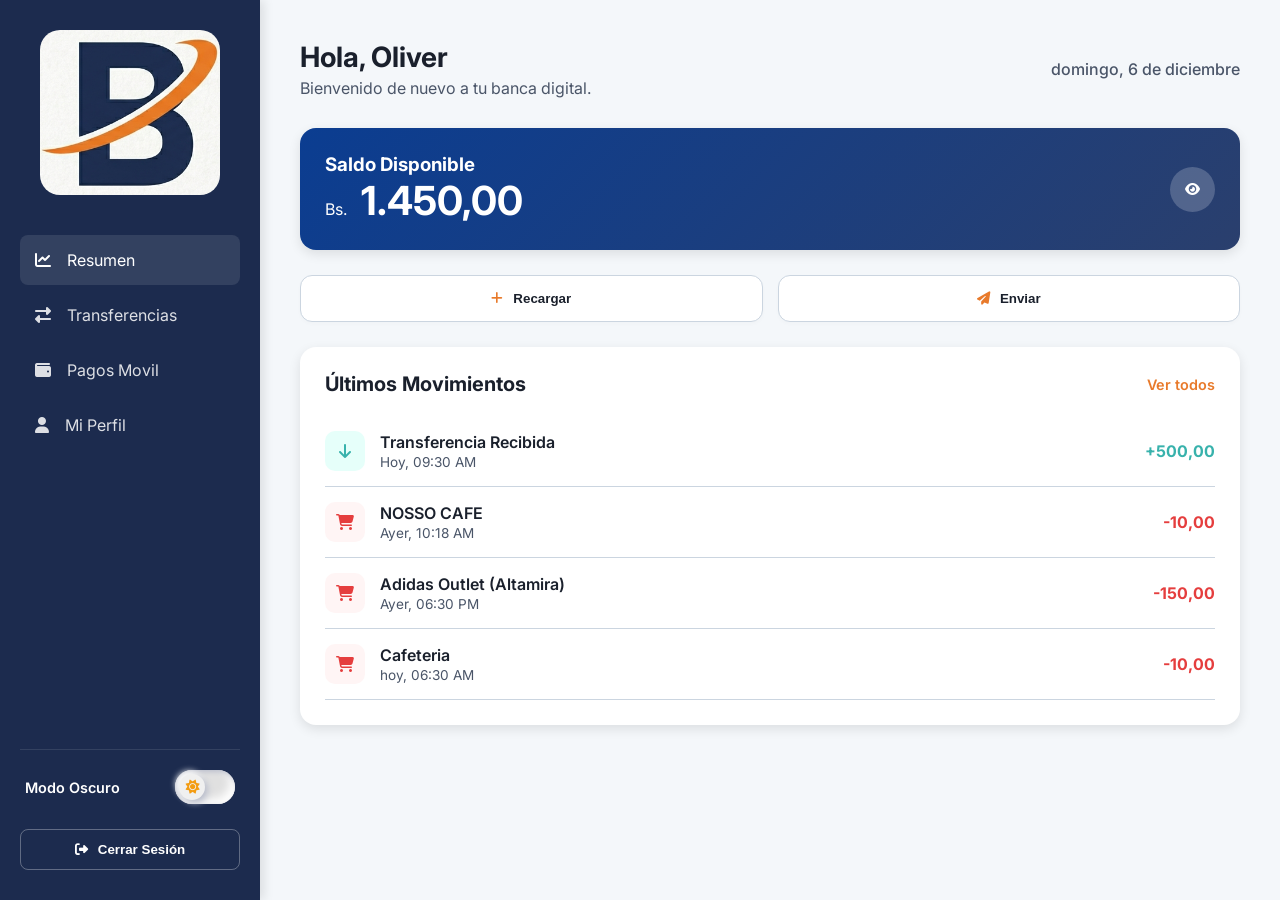
==== app/views/dashboard.html @ 82d9d9b6 "✨: Interfaz de login, registro y dashboard cargadas" ====
<!DOCTYPE html>
<html lang="es">
<head>
    <meta charset="UTF-8">
    <meta name="viewport" content="width=device-width, initial-scale=1.0">
    <title>Banca 360 - Dashboard</title>
    <!-- Font Awesome -->
    <link rel="stylesheet" href="https://cdnjs.cloudflare.com/ajax/libs/font-awesome/6.4.0/css/all.min.css">
    <!-- Google Fonts -->
    <link href="https://fonts.googleapis.com/css2?family=Inter:wght@300;400;600;700&display=swap" rel="stylesheet">
    <!-- CSS Global + Componentes -->
    <link rel="stylesheet" href="../../public/css/global.css">
    <link rel="stylesheet" href="../../public/css/components/sidebar.css">
    <link rel="stylesheet" href="../../public/css/components/balanceCard.css">
    <link rel="stylesheet" href="../../public/css/components/quickActions.css">
    <link rel="stylesheet" href="../../public/css/components/transactionList.css">
    <link rel="stylesheet" href="../../public/css/styleDashboard.css">
    <link rel="shortcut icon" href="../../public/img/Logo.png" type="image/x-icon">
</head>
<body>
    <div class="dashboard-wrapper">
        <!-- Componente: Sidebar -->
        <div id="sidebar-container"></div>

        <main class="main-content">
            <!-- Componente: Top Header -->
            <div id="header-container"></div>

            <div class="dashboard-grid">
                <!-- Componente: Balance Card -->
                <div id="balance-container"></div>

                <!-- Componente: Quick Actions -->
                <div id="actions-container"></div>

                <!-- Componente: Transaction List -->
                <div id="transactions-container"></div>
            </div>
        </main>
    </div>

    <!-- Componentes JS -->
    <script src="../views/components/sidebar.js"></script>
    <script src="../views/components/topHeader.js"></script>
    <script src="../views/components/balanceCard.js"></script>
    <script src="../views/components/quickActions.js"></script>
    <script src="../views/components/transactionList.js"></script>

    <!-- Inicializar componentes -->
    <script>
        renderSidebar('sidebar-container', { 
            activePage: 'resumen',
            logoSrc: '../../public/img/Logo.png'
        });
        renderTopHeader('header-container', { userName: 'Oliver' });
        renderBalanceCard('balance-container', { balance: '1.450,00' });
        renderQuickActions('actions-container');
        renderTransactionList('transactions-container');
    </script>

    <!-- Controllers (después de renderizar componentes) -->
    <script src="../controllers/theme.js"></script>
    <script src="../controllers/salir.js"></script>
</body>
</html>
---- public/css/global.css ----
/* ============================================
   GLOBAL STYLES - Banco 360 UCAB
   Variables CSS compartidas, reset y tipografía
   ============================================ */

:root {
    /* Colores primarios */
    --primary-color: #0b3d91;
    --primary-hover: #104fb8;
    --naranja-ucab: #e87a2b;
    --naranja-ucab-hover: #ed8236;

    /* Colores de texto */
    --text-main: #1a202c;
    --text-muted: #4a5568;

    /* Fondos */
    --bg-main: #ffffff;
    --bg-body: #F4F7FA;
    --bg-input: #f8fafc;

    /* Bordes y cards */
    --border-color: #cbd5e0;
    --card-bg: #FFFFFF;

    /* Sidebar */
    --sidebar-bg: #1C2B4E;
    --accent: #E87A2B;
    --white: #FFFFFF;
}

/* Dark Theme Override */
body.dark-theme {
    --primary-color: #5DB1FF;
    --accent: #FF8A3D;
    --bg-body: #0F172A;
    --bg-main: #0F172A;
    --white: #1E293B;
    --text-main: #F1F5F9;
    --text-muted: #94A3B8;
    --sidebar-bg: #020617;
    --card-bg: #1E293B;
    --border-color: #334155;
    --bg-input: #334155;
}

/* Reset Global */
* {
    margin: 0;
    padding: 0;
    box-sizing: border-box;
}

/* Tipografía base */
body {
    font-family: 'Inter', system-ui, -apple-system, sans-serif;
    background-color: var(--bg-main);
    color: var(--text-main);
    min-height: 100vh;
    -webkit-font-smoothing: antialiased;
}
---- public/css/components/sidebar.css ----
/* ============================================
   COMPONENTE: Sidebar
   ============================================ */

.sidebar {
    width: 260px;
    min-height: 100vh;
    height: 100vh;
    background-color: var(--sidebar-bg);
    color: white;
    padding: 30px 20px;
    display: flex;
    flex-direction: column;
    box-shadow: 4px 0 10px rgba(0,0,0,0.1);
    position: sticky;
    top: 0;
}

.sidebar-header {
    text-align: center;
    margin-bottom: 20px;
}

.sidebar-header .logo {
    max-width: 260px;
    max-height: 165px;
    height: auto;
    object-fit: contain;
    display: block;
    margin: 0 auto;
    border-radius: 20px;
}

.sidebar-nav { margin-top: 20px; flex-grow: 1; }

.nav-item {
    display: block;
    padding: 15px;
    color: rgba(255,255,255,0.85);
    text-decoration: none;
    border-radius: 8px;
    margin-bottom: 5px;
    transition: 0.3s;
}

.nav-item.active, .nav-item:hover {
    background: rgba(255,255,255,0.1);
    color: white;
}

.nav-item i { margin-right: 12px; }

/* Sidebar Footer */
.sidebar-footer {
    padding-top: 20px;
    border-top: 1px solid rgba(255,255,255,0.1);
}

.btn-logout {
    width: 100%;
    padding: 12px;
    background: transparent;
    border: 1px solid rgba(255,255,255,0.3);
    color: white;
    border-radius: 8px;
    cursor: pointer;
    display: flex;
    align-items: center;
    justify-content: center;
    gap: 10px;
    transition: 0.3s;
    font-weight: 600;
}

.btn-logout:hover {
    background: rgba(255,255,255,0.1);
    border-color: white;
}

/* Theme Switch */
.theme-switch-wrapper {
    display: flex;
    align-items: center;
    justify-content: space-between;
    margin-bottom: 25px;
    padding: 0 5px;
}

.theme-label {
    font-size: 0.9rem;
    font-weight: 600;
    color: white;
}

.theme-switch {
    display: inline-block;
    height: 34px;
    position: relative;
    width: 60px;
}

.theme-switch input {
    display: none;
}

.slider {
    background-color: #ccc;
    bottom: 0;
    cursor: pointer;
    left: 0;
    position: absolute;
    right: 0;
    top: 0;
    transition: .4s;
    display: flex;
    align-items: center;
    justify-content: space-around;
    padding: 0 5px;
}

.slider i {
    color: white;
    font-size: 14px;
    z-index: 1;
}

.slider:before {
    background-color: white;
    bottom: 4px;
    content: "";
    height: 26px;
    left: 4px;
    position: absolute;
    transition: .4s;
    width: 26px;
    box-shadow: 0 2px 4px rgba(0,0,0,0.2);
}

.slider.round {
    border-radius: 34px;
    background: #e0e0e0;
    box-shadow: inset 2px 2px 5px #babecc, inset -5px -5px 10px #ffffff;
}

.slider.round:before {
    border-radius: 50%;
    background: #f0f0f0;
    box-shadow: 3px 3px 6px #babecc, -3px -3px 6px #ffffff;
}

input:checked + .slider {
    background-color: #2D3748;
    box-shadow: inset 2px 2px 5px #000, inset -2px -2px 5px #4a5568;
}

input:checked + .slider:before {
    transform: translateX(26px);
    background: #1A202C;
    box-shadow: 3px 3px 6px #000;
}

/* Icon colors */
.slider .fa-sun { color: #f39c12; opacity: 1; transition: 0.3s; }
.slider .fa-moon { color: #f1c40f; opacity: 0; transition: 0.3s; }

input:checked + .slider .fa-sun { opacity: 0; }
input:checked + .slider .fa-moon { opacity: 1; }
---- public/css/components/balanceCard.css ----
/* ============================================
   COMPONENTE: Balance Card
   ============================================ */

.balance-card.card {
    background: linear-gradient(135deg, var(--primary-color) 0%, #2A3F6D 100%);
    color: white;
    display: flex;
    justify-content: space-between;
    align-items: center;
    margin-bottom: 25px;
    border: none;
}

.balance-amount {
    font-size: 2.5rem;
    font-weight: 700;
    margin-left: 10px;
}

.btn-visibility {
    background: rgba(255,255,255,0.2);
    border: none;
    color: white;
    width: 45px;
    height: 45px;
    border-radius: 50%;
    cursor: pointer;
}

.card {
    background: var(--card-bg);
    padding: 25px;
    border-radius: 16px;
    box-shadow: 0 4px 12px rgba(0,0,0,0.1);
}
---- public/css/components/quickActions.css ----
/* ============================================
   COMPONENTE: Quick Actions
   ============================================ */

.quick-actions {
    display: flex;
    gap: 15px;
    margin-bottom: 25px;
}

.action-btn {
    flex: 1;
    padding: 15px;
    background: var(--card-bg);
    border: 1.5px solid var(--border-color);
    border-radius: 12px;
    color: var(--text-main);
    font-weight: 600;
    cursor: pointer;
    display: flex;
    align-items: center;
    justify-content: center;
    gap: 10px;
    transition: 0.3s;
    box-shadow: 0 2px 4px rgba(0,0,0,0.02);
}

.action-btn i {
    color: var(--accent);
}

.action-btn:hover {
    border-color: var(--accent);
    transform: translateY(-2px);
    box-shadow: 0 4px 12px rgba(232, 122, 43, 0.15);
}
---- public/css/components/transactionList.css ----
/* ============================================
   COMPONENTE: Transaction List
   ============================================ */

.card-header {
    display: flex;
    justify-content: space-between;
    align-items: center;
    margin-bottom: 20px;
}

.card-header h2 {
    font-size: 1.25rem;
    font-weight: 700;
}

.link-all {
    color: var(--accent);
    text-decoration: none;
    font-size: 0.9rem;
    font-weight: 600;
    transition: 0.2s;
}

.link-all:hover {
    text-decoration: underline;
    opacity: 0.8;
}

.transaction-list { list-style: none; margin-top: 20px; }

.t-item {
    display: flex;
    align-items: center;
    padding: 15px 0;
    border-bottom: 1px solid var(--border-color);
}

.t-icon {
    width: 40px;
    height: 40px;
    border-radius: 10px;
    display: flex;
    align-items: center;
    justify-content: center;
    margin-right: 15px;
}

.t-icon.plus { background: #E6FFFA; color: #38B2AC; }
.t-icon.minus { background: #FFF5F5; color: #E53E3E; }

.t-details {
    display: flex;
    flex-direction: column;
}

.t-title {
    color: var(--text-main);
    font-weight: 600;
}

.t-date {
    color: var(--text-muted);
    font-size: 0.85rem;
    margin-top: 2px;
}

.t-amount { margin-left: auto; font-weight: 700; }
.t-amount.positive { color: #38B2AC; }
.t-amount.negative { color: #E53E3E; }
---- public/css/styleDashboard.css ----
/* ============================================
   DASHBOARD - Estilos de Layout
   (Variables, reset, sidebar, cards, etc. están
    en global.css y components/)
   ============================================ */

.dashboard-wrapper { 
    display: flex; 
    height: 100vh;
    width: 100%;
    overflow: hidden;
}

#sidebar-container {
    width: 260px;
    height: 100vh;
    flex-shrink: 0;
}

/* Main Content */
.main-content { flex-grow: 1; padding: 40px; overflow-y: auto; background-color: var(--bg-body); }

.top-header { margin-bottom: 30px; display: flex; justify-content: space-between; align-items: center; }

.user-welcome h1 {
    font-size: 1.75rem;
    font-weight: 700;
}

.user-welcome p {
    color: var(--text-muted);
    margin-top: 4px;
}

.date {
    color: var(--text-muted);
    font-weight: 500;
}
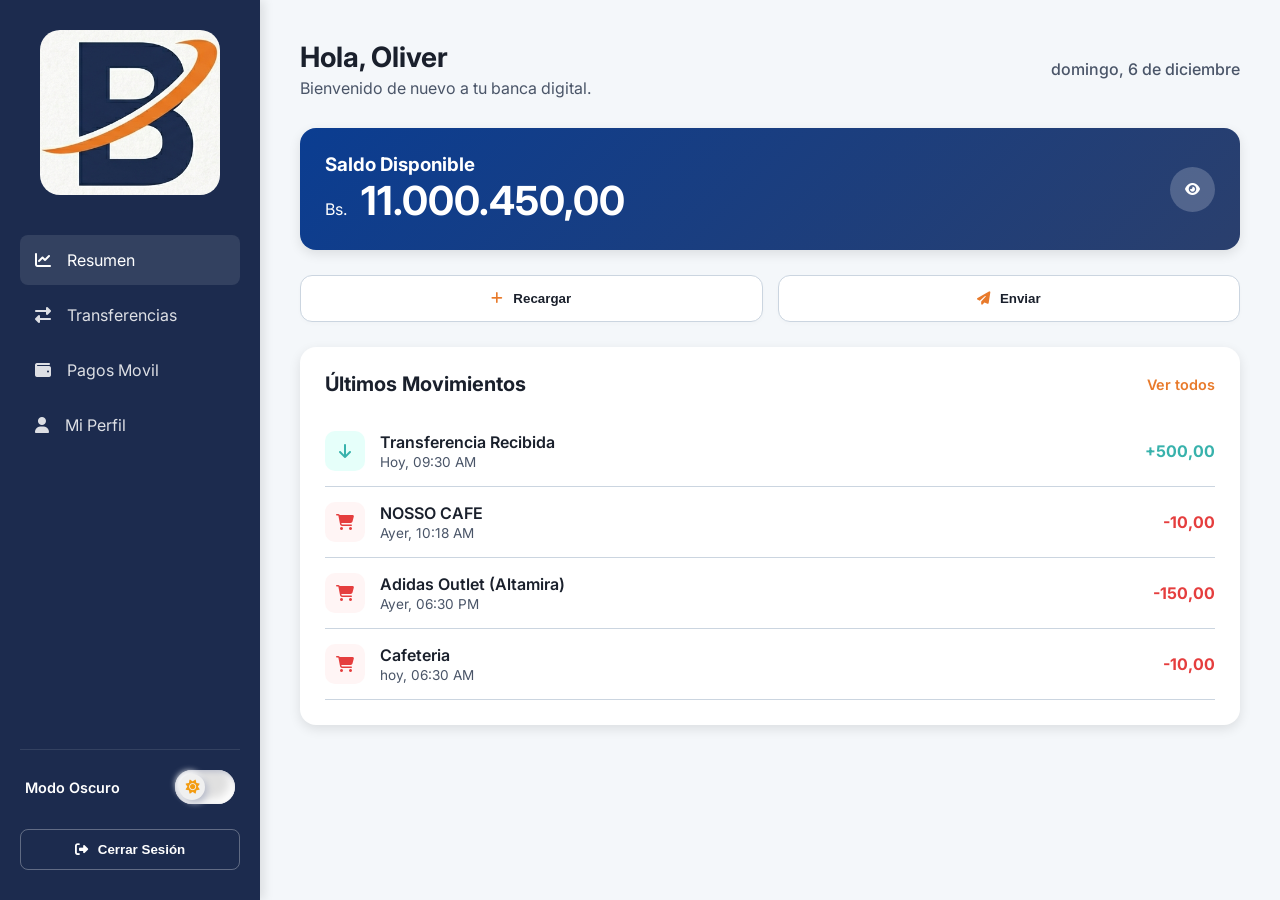
==== commit 3327cc2b: "🎨: Ajuste de la imagen de login" ====
--- a/app/views/dashboard.html
+++ b/app/views/dashboard.html
@@ -53,7 +53,7 @@
             logoSrc: '../../public/img/Logo.png'
         });
         renderTopHeader('header-container', { userName: 'Oliver' });
-        renderBalanceCard('balance-container', { balance: '1.450,00' });
+        renderBalanceCard('balance-container', { balance: '11.000.450,00' });
         renderQuickActions('actions-container');
         renderTransactionList('transactions-container');
     </script>
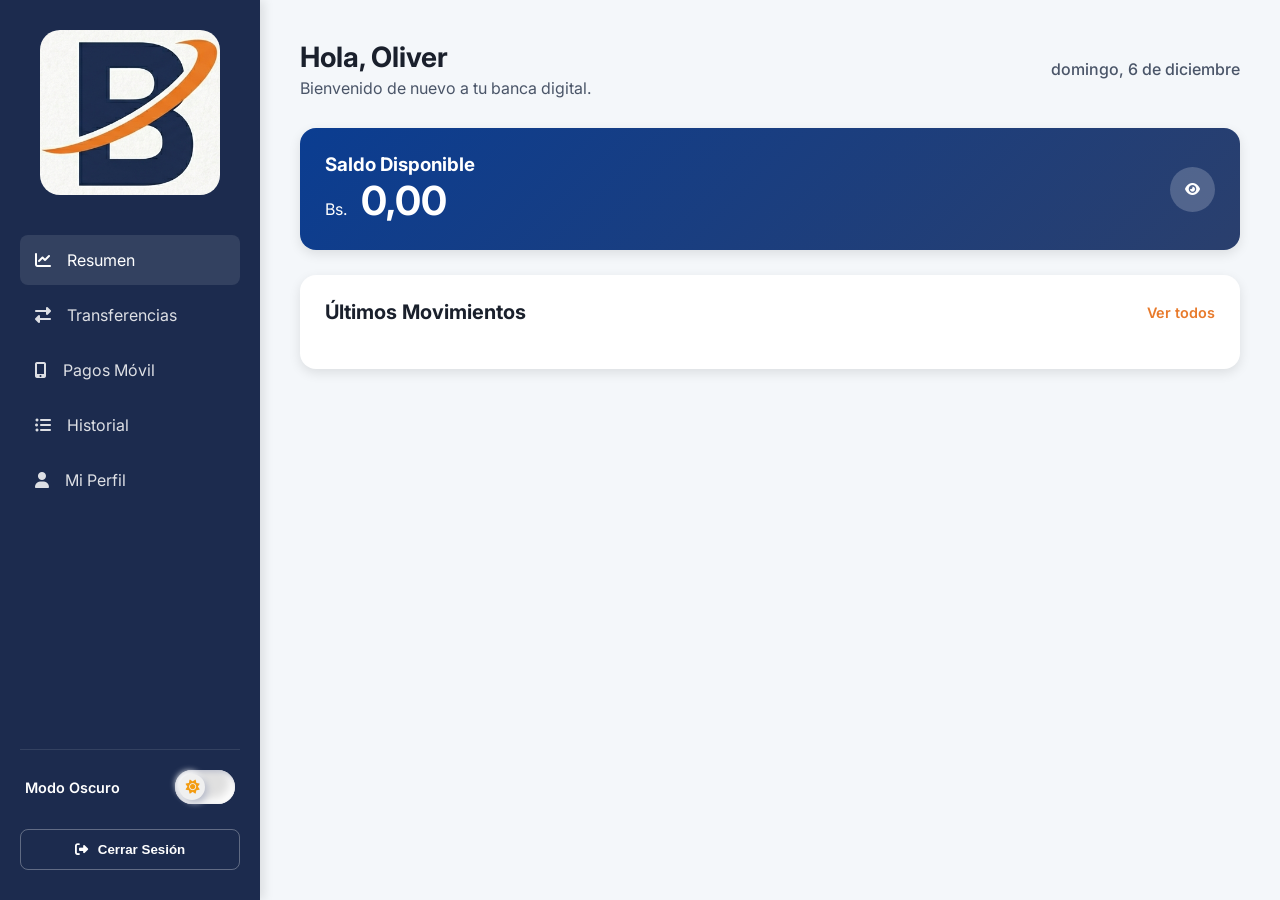
==== commit 8d3abcbd: "Operaciones Bancarias e Historial de Transacciones" ====
--- a/app/views/dashboard.html
+++ b/app/views/dashboard.html
@@ -10,11 +10,11 @@
     <link href="https://fonts.googleapis.com/css2?family=Inter:wght@300;400;600;700&display=swap" rel="stylesheet">
     <!-- CSS Global + Componentes -->
     <link rel="stylesheet" href="../../public/css/global.css">
-    <link rel="stylesheet" href="../../public/css/components/sidebar.css">
+    <link rel="stylesheet" href="../../public/css/components/sidebar.css?v=3">
     <link rel="stylesheet" href="../../public/css/components/balanceCard.css">
     <link rel="stylesheet" href="../../public/css/components/quickActions.css">
     <link rel="stylesheet" href="../../public/css/components/transactionList.css">
-    <link rel="stylesheet" href="../../public/css/styleDashboard.css">
+    <link rel="stylesheet" href="../../public/css/styleDashboard.css?v=2">
     <link rel="shortcut icon" href="../../public/img/Logo.png" type="image/x-icon">
 </head>
 <body>
@@ -22,16 +22,13 @@
         <!-- Componente: Sidebar -->
         <div id="sidebar-container"></div>
 
-        <main class="main-content">
+        <main class="main-content" id="main-content">
             <!-- Componente: Top Header -->
             <div id="header-container"></div>
 
             <div class="dashboard-grid">
                 <!-- Componente: Balance Card -->
                 <div id="balance-container"></div>
-
-                <!-- Componente: Quick Actions -->
-                <div id="actions-container"></div>
 
                 <!-- Componente: Transaction List -->
                 <div id="transactions-container"></div>
@@ -40,10 +37,9 @@
     </div>
 
     <!-- Componentes JS -->
-    <script src="../views/components/sidebar.js"></script>
+    <script src="../views/components/sidebar.js?v=3"></script>
     <script src="../views/components/topHeader.js"></script>
     <script src="../views/components/balanceCard.js"></script>
-    <script src="../views/components/quickActions.js"></script>
     <script src="../views/components/transactionList.js"></script>
 
     <!-- Inicializar componentes -->
@@ -52,13 +48,16 @@
             activePage: 'resumen',
             logoSrc: '../../public/img/Logo.png'
         });
-        renderTopHeader('header-container', { userName: 'Oliver' });
-        renderBalanceCard('balance-container', { balance: '11.000.450,00' });
-        renderQuickActions('actions-container');
-        renderTransactionList('transactions-container');
+        
+        const user = JSON.parse(localStorage.getItem('usuarioLogueado')) || { nombre: 'Oliver' };
+        renderTopHeader('header-container', { userName: user.nombre });
+        
+        // Placeholder inicial, dashboard.js lo sobreescribirá con datos reales
+        renderBalanceCard('balance-container', { balance: '0,00' });
     </script>
 
     <!-- Controllers (después de renderizar componentes) -->
+    <script src="../controllers/dashboard.js"></script>
     <script src="../controllers/theme.js"></script>
     <script src="../controllers/salir.js"></script>
 </body>
--- a/public/css/components/sidebar.css
+++ b/public/css/components/sidebar.css
@@ -11,7 +11,7 @@
     padding: 30px 20px;
     display: flex;
     flex-direction: column;
-    box-shadow: 4px 0 10px rgba(0,0,0,0.1);
+    box-shadow: 4px 0 10px rgba(0, 0, 0, 0.1);
     position: sticky;
     top: 0;
 }
@@ -31,36 +31,42 @@
     border-radius: 20px;
 }
 
-.sidebar-nav { margin-top: 20px; flex-grow: 1; }
+.sidebar-nav {
+    margin-top: 20px;
+    flex-grow: 1;
+}
 
 .nav-item {
     display: block;
     padding: 15px;
-    color: rgba(255,255,255,0.85);
+    color: rgba(255, 255, 255, 0.85);
     text-decoration: none;
     border-radius: 8px;
     margin-bottom: 5px;
     transition: 0.3s;
 }
 
-.nav-item.active, .nav-item:hover {
-    background: rgba(255,255,255,0.1);
-    color: white;
-}
-
-.nav-item i { margin-right: 12px; }
+.nav-item.active,
+.nav-item:hover {
+    background: rgba(255, 255, 255, 0.1);
+    color: white;
+}
+
+.nav-item i {
+    margin-right: 12px;
+}
 
 /* Sidebar Footer */
 .sidebar-footer {
     padding-top: 20px;
-    border-top: 1px solid rgba(255,255,255,0.1);
+    border-top: 1px solid rgba(255, 255, 255, 0.1);
 }
 
 .btn-logout {
     width: 100%;
     padding: 12px;
     background: transparent;
-    border: 1px solid rgba(255,255,255,0.3);
+    border: 1px solid rgba(255, 255, 255, 0.3);
     color: white;
     border-radius: 8px;
     cursor: pointer;
@@ -73,7 +79,7 @@
 }
 
 .btn-logout:hover {
-    background: rgba(255,255,255,0.1);
+    background: rgba(255, 255, 255, 0.1);
     border-color: white;
 }
 
@@ -133,7 +139,7 @@
     position: absolute;
     transition: .4s;
     width: 26px;
-    box-shadow: 0 2px 4px rgba(0,0,0,0.2);
+    box-shadow: 0 2px 4px rgba(0, 0, 0, 0.2);
 }
 
 .slider.round {
@@ -148,20 +154,177 @@
     box-shadow: 3px 3px 6px #babecc, -3px -3px 6px #ffffff;
 }
 
-input:checked + .slider {
+input:checked+.slider {
     background-color: #2D3748;
     box-shadow: inset 2px 2px 5px #000, inset -2px -2px 5px #4a5568;
 }
 
-input:checked + .slider:before {
+input:checked+.slider:before {
     transform: translateX(26px);
     background: #1A202C;
     box-shadow: 3px 3px 6px #000;
 }
 
 /* Icon colors */
-.slider .fa-sun { color: #f39c12; opacity: 1; transition: 0.3s; }
-.slider .fa-moon { color: #f1c40f; opacity: 0; transition: 0.3s; }
-
-input:checked + .slider .fa-sun { opacity: 0; }
-input:checked + .slider .fa-moon { opacity: 1; }
+.slider .fa-sun {
+    color: #f39c12;
+    opacity: 1;
+    transition: 0.3s;
+}
+
+.slider .fa-moon {
+    color: #f1c40f;
+    opacity: 0;
+    transition: 0.3s;
+}
+
+input:checked+.slider .fa-sun {
+    opacity: 0;
+}
+
+input:checked+.slider .fa-moon {
+    opacity: 1;
+}
+
+/* ============================================
+   RESPONSIVE: Floating Pill Menu (Móvil)
+   ============================================ */
+.mobile-pill-toggle {
+    display: none;
+}
+
+@media (max-width: 768px) {
+
+    /* Ocultar el layout del sidebar tradicional */
+    .sidebar {
+        display: none !important;
+    }
+
+    /* Mostrar botón principal flotante (Toggle) */
+    .mobile-pill-toggle {
+        display: flex;
+        position: fixed;
+        bottom: 20px;
+        right: 20px;
+        width: 60px;
+        height: 60px;
+        background-color: var(--primary-color, #1a237e);
+        color: white;
+        border-radius: 50%;
+        justify-content: center;
+        align-items: center;
+        font-size: 1.5rem;
+        box-shadow: 0 4px 15px rgba(0, 0, 0, 0.3);
+        z-index: 10001;
+        cursor: pointer;
+        transition: transform 0.3s ease, background-color 0.3s;
+    }
+
+    body.dark-theme .mobile-pill-toggle {
+        background-color: #5DB1FF;
+        color: #020617;
+    }
+
+    /* Contenedor tipo píldora flotante */
+    .mobile-pill-menu {
+        position: fixed;
+        bottom: 90px;
+        right: 20px;
+        background-color: #ffffff;
+        border-radius: 25px;
+        display: flex;
+        flex-direction: column;
+        align-items: center;
+        padding: 15px;
+        gap: 12px;
+        box-shadow: 0 10px 30px rgba(0, 0, 0, 0.15);
+        z-index: 10000;
+        transform: translateY(20px);
+        opacity: 0;
+        visibility: hidden;
+        transition: all 0.3s cubic-bezier(0.68, -0.55, 0.265, 1.55);
+        border: 1px solid rgba(0, 0, 0, 0.05);
+    }
+
+    body.dark-theme .mobile-pill-menu {
+        background-color: #1e293b;
+        border-color: rgba(255, 255, 255, 0.1);
+    }
+
+    /* Estado expandido */
+    .mobile-pill-menu.active {
+        transform: translateY(0);
+        opacity: 1;
+        visibility: visible;
+    }
+
+    .mobile-pill-toggle.active {
+        transform: rotate(45deg);
+        background-color: var(--danger-color, #e53935);
+    }
+
+    /* Íconos individuales en la píldora */
+    .pill-icon {
+        display: flex;
+        align-items: center;
+        gap: 12px;
+        text-decoration: none;
+        padding: 8px 12px;
+        border-radius: 20px;
+        transition: all 0.2s ease;
+        background-color: transparent;
+        color: var(--text-muted, #4a5568);
+        width: auto;
+        min-width: 45px;
+        justify-content: flex-end;
+    }
+
+    .pill-icon i {
+        width: 35px;
+        height: 35px;
+        border-radius: 50%;
+        background-color: #f1f5f9;
+        display: flex;
+        justify-content: center;
+        align-items: center;
+        font-size: 1.1rem;
+        flex-shrink: 0;
+        box-shadow: 0 2px 5px rgba(0, 0, 0, 0.05);
+        transition: all 0.2s;
+    }
+
+    body.dark-theme .pill-icon i {
+        background-color: #334155;
+        color: #f1f5f9;
+    }
+
+    .pill-label {
+        font-size: 0.9rem;
+        font-weight: 600;
+        white-space: nowrap;
+    }
+
+    .pill-icon.active i {
+        background-color: var(--primary-color);
+        color: white;
+    }
+
+    .pill-icon.active .pill-label {
+        color: var(--primary-color);
+    }
+
+    body.dark-theme .pill-icon.active i {
+        background-color: #5DB1FF;
+        color: #020617;
+    }
+
+    body.dark-theme .pill-icon.active .pill-label {
+        color: #5DB1FF;
+    }
+
+    body.dark-theme .pill-label {
+        color: #f1f5f9;
+    }
+
+    /* Logo simplificado en el top bar en lugar de la píldora (opcional) o lo omitimos */
+}
--- a/public/css/components/transactionList.css
+++ b/public/css/components/transactionList.css
@@ -68,3 +68,21 @@
 .t-amount { margin-left: auto; font-weight: 700; }
 .t-amount.positive { color: #38B2AC; }
 .t-amount.negative { color: #E53E3E; }
+
+/*CSS PARA LOS COMPONENTES DE LAS TRASACCIONES*/
+.transaction-item {
+    background-color: var(--card-bg); /* Cambia según el tema */
+    border-bottom: 1px solid var(--border-color);
+    display: flex;
+    justify-content: space-between;
+    padding: 15px;
+}
+
+.monto-entrada { color: #28a745; font-weight: bold; }
+.monto-salida { color: #dc3545; font-weight: bold; }
+
+.filtros-historial {
+    display: flex;
+    gap: 10px;
+    margin-bottom: 20px;
+}
--- a/public/css/styleDashboard.css
+++ b/public/css/styleDashboard.css
@@ -35,4 +35,25 @@
 .date {
     color: var(--text-muted);
     font-weight: 500;
+}
+
+/* ============================================
+   RESPONSIVE DESIGN
+   ============================================ */
+@media (max-width: 768px) {
+    #sidebar-container {
+        width: 0;
+        flex-shrink: unset;
+    }
+    .main-content {
+        padding: 20px;
+    }
+    .top-header {
+        flex-direction: column;
+        align-items: flex-start;
+        gap: 10px;
+    }
+    .user-welcome h1 {
+        font-size: 1.5rem;
+    }
 }
